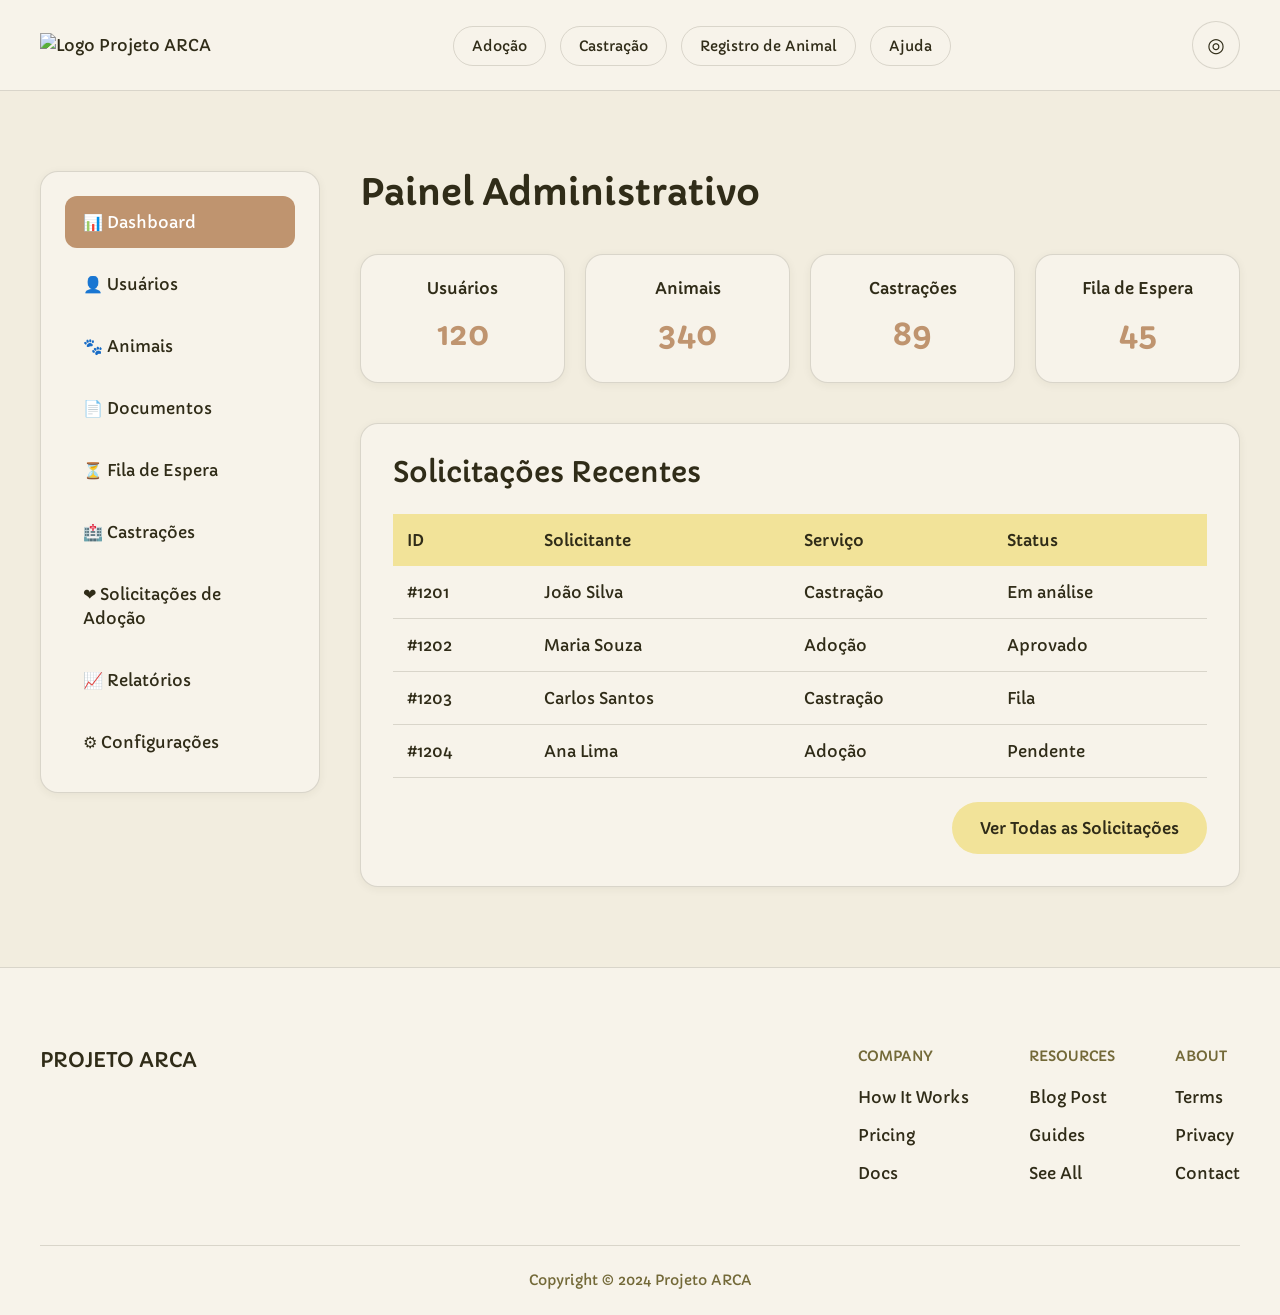
==== pages/admin.html @ 6fa77ce1 "feat: criação da página do Painel Administrativo" ====
<!DOCTYPE html>
<html lang="en">
<head>
    <meta charset="UTF-8">
    <meta name="viewport" content="width=device-width, initial-scale=1.0">
    <title>Document</title>

    <!-- GLOBAL -->
    <link rel="stylesheet" href="./../style/colors.css">
    <link rel="stylesheet" href="./../style/fonts.css">
    <link rel="stylesheet" href="./../style/global.css">

    <!-- PAGES -->
    <link rel="stylesheet" href="./../style/pages/admin.css">

    <!-- COMPONENTS -->
    <link rel="stylesheet" href="./../style/components/header.css">
    <link rel="stylesheet" href="./../style/components/footer.css">

</head>
<body>

    <!-- HEADER -->
    <header class="header">
        <div class="container">

            <div class="header-content">

                <a href="./../" class="header-logo">
                    <img src="https://picsum.photos/300/200" alt="Logo Projeto ARCA">
                </a>

                <nav class="header-nav">
                    <ul>
                        <li><a href="./pages/adoption.html">Adoção</a></li>
                        <li><a href="./pages/castration.html">Castração</a></li>
                        <li><a href="./pages/register.html">Registro de Animal</a></li>
                        <li><a href="#">Ajuda</a></li>
                    </ul>
                </nav>

                <a href="/">
                        <button class="header-profile">
                            <span>◎</span>
                        </button>
                    </a>

            </div>

        </div>
    </header>

    <!-- MAIN CONTENT -->
    <main class="admin-page">

        <div class="container">

            <div class="admin-layout">

                <!-- MENU LATERAL -->
                <aside class="admin-sidebar">

                    <nav class="admin-nav">

                        <ul>

                            <li>
                                <a href="#" class="active">
                                    📊 Dashboard
                                </a>
                            </li>

                            <li>
                                <a href="#">
                                    👤 Usuários
                                </a>
                            </li>

                            <li>
                                <a href="#">
                                    🐾 Animais
                                </a>
                            </li>

                            <li>
                                <a href="#">
                                    📄 Documentos
                                </a>
                            </li>

                            <li>
                                <a href="#">
                                    ⏳ Fila de Espera
                                </a>
                            </li>

                            <li>
                                <a href="#">
                                    🏥 Castrações
                                </a>
                            </li>

                            <li>
                                <a href="#">
                                    ❤️ Solicitações de Adoção
                                </a>
                            </li>

                            <li>
                                <a href="#">
                                    📈 Relatórios
                                </a>
                            </li>

                            <li>
                                <a href="#">
                                    ⚙️ Configurações
                                </a>
                            </li>

                        </ul>

                    </nav>

                </aside>

                <!-- CONTEÚDO -->
                <section class="admin-content">

                    <div class="admin-header">

                        <h1>Painel Administrativo</h1>

                    </div>

                    <!-- MÉTRICAS -->
                    <div class="dashboard-cards">

                        <div class="dashboard-card">
                            <h3>Usuários</h3>
                            <span>120</span>
                        </div>

                        <div class="dashboard-card">
                            <h3>Animais</h3>
                            <span>340</span>
                        </div>

                        <div class="dashboard-card">
                            <h3>Castrações</h3>
                            <span>89</span>
                        </div>

                        <div class="dashboard-card">
                            <h3>Fila de Espera</h3>
                            <span>45</span>
                        </div>

                    </div>

                    <!-- TABELA -->
                    <div class="admin-table-card">

                        <h2>Solicitações Recentes</h2>

                        <table class="admin-table">

                            <thead>

                                <tr>
                                    <th>ID</th>
                                    <th>Solicitante</th>
                                    <th>Serviço</th>
                                    <th>Status</th>
                                </tr>

                            </thead>

                            <tbody>

                                <tr>
                                    <td>#1201</td>
                                    <td>João Silva</td>
                                    <td>Castração</td>
                                    <td>Em análise</td>
                                </tr>

                                <tr>
                                    <td>#1202</td>
                                    <td>Maria Souza</td>
                                    <td>Adoção</td>
                                    <td>Aprovado</td>
                                </tr>

                                <tr>
                                    <td>#1203</td>
                                    <td>Carlos Santos</td>
                                    <td>Castração</td>
                                    <td>Fila</td>
                                </tr>

                                <tr>
                                    <td>#1204</td>
                                    <td>Ana Lima</td>
                                    <td>Adoção</td>
                                    <td>Pendente</td>
                                </tr>

                            </tbody>

                        </table>

                        <div class="table-footer">

                            <a href="#" class="btn btn-secondary">
                                Ver Todas as Solicitações
                            </a>

                        </div>

                    </div>

                </section>

            </div>

        </div>

    </main>

    <!-- FOOTER -->
    <footer class="footer">
        <div class="container">

            <div class="footer-content">

                <div class="footer-brand">
                    <h3>PROJETO ARCA</h3>
                </div>

                <div class="footer-links">

                    <div class="footer-column">
                        <h4>COMPANY</h4>

                        <ul>
                            <li><a href="#">How It Works</a></li>
                            <li><a href="#">Pricing</a></li>
                            <li><a href="#">Docs</a></li>
                        </ul>
                    </div>

                    <div class="footer-column">
                        <h4>RESOURCES</h4>

                        <ul>
                            <li><a href="#">Blog Post</a></li>
                            <li><a href="#">Guides</a></li>
                            <li><a href="#">See All</a></li>
                        </ul>
                    </div>

                    <div class="footer-column">
                        <h4>ABOUT</h4>

                        <ul>
                            <li><a href="#">Terms</a></li>
                            <li><a href="#">Privacy</a></li>
                            <li><a href="#">Contact</a></li>
                        </ul>
                    </div>

                </div>

            </div>

            <div class="footer-bottom">
                <p>Copyright © 2024 Projeto ARCA</p>
            </div>

        </div>
    </footer>
    
</body>
</html>
---- style/colors.css ----
:root {
    /* =========================
       PALETA PRINCIPAL
    ========================= */
    --color-bg: #F2EDDF;
    --color-surface: #F7F3EA;

    --color-text: #302C18;
    --color-text-muted: #736938;
    --color-text-subtle: #8E8452;

    --color-accent: #BF946F;
    --color-accent-light: #D9B392;
    --color-accent-dark: #9C7654;
    --color-accent-super-light: #f8f8f8;

    --color-stylization: #736938;
    --color-component: #F2E399;
    --color-confirm: #A69337;

    /* =========================
       BORDAS
    ========================= */
    --color-border: rgba(48, 44, 24, 0.15);
    --color-border-light: rgba(48, 44, 24, 0.08);

    /* =========================
       ESTADOS
    ========================= */
    --color-success: #81C784;
    --color-warning: #D6C46A;
    --color-error: #E57373;

    /* =========================
       OVERLAY
    ========================= */
    --color-overlay: rgba(0, 0, 0, 0.45);

    /* =========================
       SOMBRAS
    ========================= */
    --shadow-sm: 0 2px 10px rgba(48, 44, 24, 0.06);
    --shadow-md: 0 6px 20px rgba(48, 44, 24, 0.10);

    /* =========================
       RADIUS
    ========================= */
    --radius-sm: 8px;
    --radius-md: 12px;
    --radius-lg: 18px;
    --radius-full: 999px;
}
---- style/fonts.css ----
/* =========================
   IMPORTAÇÃO DE FONTES
========================= */
@import url('https://fonts.googleapis.com/css2?family=Capriola&display=swap');

/* =========================
   VARIÁVEIS DE FONTE
========================= */
:root {
    --font-primary: 'Capriola', system-ui, -apple-system, sans-serif;

    --font-size-xs: 12px;
    --font-size-sm: 14px;
    --font-size-md: 16px;
    --font-size-lg: 20px;
    --font-size-xl: 28px;
    --font-size-xxl: 36px;

    --font-weight-regular: 400;
    --font-weight-medium: 500;
    --font-weight-bold: 600;

    --line-height-base: 1.5;
    --line-height-tight: 1.2;
}

/* =========================
   BASE
========================= */
body {
    font-family: var(--font-primary);
    font-size: var(--font-size-md);
    line-height: var(--line-height-base);
    color: var(--color-text);
}

/* =========================
   HEADINGS
========================= */
h1,
h2,
h3,
h4,
h5,
h6 {
    line-height: var(--line-height-tight);
    color: var(--color-text);
}

h1 {
    font-size: var(--font-size-xxl);
    font-weight: var(--font-weight-bold);
}

h2 {
    font-size: var(--font-size-xl);
    font-weight: var(--font-weight-medium);
}

h3 {
    font-size: var(--font-size-lg);
    font-weight: var(--font-weight-medium);
}

h4,
h5,
h6 {
    font-size: var(--font-size-md);
    font-weight: var(--font-weight-medium);
}

/* =========================
   TEXTO
========================= */
p {
    font-size: var(--font-size-md);
    color: var(--color-text);
}

small {
    font-size: var(--font-size-xs);
    color: var(--color-text-muted);
}

/* =========================
   UTILITÁRIOS
========================= */
.text-xs {
    font-size: var(--font-size-xs);
}

.text-sm {
    font-size: var(--font-size-sm);
}

.text-md {
    font-size: var(--font-size-md);
}

.text-lg {
    font-size: var(--font-size-lg);
}

.text-xl {
    font-size: var(--font-size-xl);
}

.text-xxl {
    font-size: var(--font-size-xxl);
}

.text-regular {
    font-weight: var(--font-weight-regular);
}

.text-medium {
    font-weight: var(--font-weight-medium);
}

.text-bold {
    font-weight: var(--font-weight-bold);
}

.text-center {
    text-align: center;
}

.text-muted {
    color: var(--color-text-muted);
}

.text-accent {
    color: var(--color-accent);
}
---- style/global.css ----
/* =========================
   RESET BÁSICO
========================= */
*,
*::before,
*::after {
    box-sizing: border-box;
    margin: 0;
    padding: 0;
}

/* =========================
   HTML / BODY
========================= */
html,
body {
    height: 100%;
    scroll-behavior: smooth;
}

body {
    line-height: var(--line-height-base);
    font-family: var(--font-primary);
    font-size: var(--font-size-md);
    font-weight: var(--font-weight-regular);

    -webkit-font-smoothing: antialiased;
    text-rendering: optimizeLegibility;

    background-color: var(--color-bg);
    color: var(--color-text);
}

/* =========================
   CONTAINER
========================= */
.container {
    width: 100%;
    max-width: 1440px;
    margin: 0 auto;
    padding: 0 40px;
}

/* =========================
   MÍDIA
========================= */
img,
picture,
video,
canvas,
svg {
    display: block;
    max-width: 100%;
}

/* =========================
   FORMULÁRIOS
========================= */
input,
button,
textarea,
select {
    font: inherit;
}

input,
textarea,
select {
    width: 100%;
    padding: 14px 18px;

    border: 1px solid var(--color-border);
    border-radius: 12px;

    background-color: var(--color-surface);
    color: var(--color-text);

    transition:
        border-color .2s ease,
        box-shadow .2s ease,
        background-color .2s ease;
}

input::placeholder,
textarea::placeholder {
    color: var(--color-text-subtle);
}

input:focus,
textarea:focus,
select:focus {
    border-color: var(--color-accent);
    box-shadow: 0 0 0 4px rgba(191, 148, 111, 0.15);
}

button {
    cursor: pointer;
    border: none;

    transition:
        transform .2s ease,
        opacity .2s ease,
        background-color .2s ease;
}

button:hover {
    opacity: .92;
}

button:active {
    transform: scale(.98);
}

/* =========================
   LINKS
========================= */
a {
    text-decoration: none;
    color: inherit;
}

/* =========================
   LISTAS
========================= */
ul,
ol {
    list-style: none;
}

/* =========================
   TABELAS
========================= */
table {
    border-collapse: collapse;
    border-spacing: 0;
}

/* =========================
   ACESSIBILIDADE
========================= */
:focus {
    outline: none;
}

:focus-visible {
    outline: 2px solid var(--color-accent);
    outline-offset: 2px;
}

/* =========================
   BOTÕES GLOBAIS
========================= */
.btn {
    display: inline-flex;
    align-items: center;
    justify-content: center;

    padding: 14px 28px;

    border-radius: 999px;

    font-weight: var(--font-weight-medium);
    font-size: var(--font-size-md);

    background-color: var(--color-accent);
    color: #fff;
}

.btn-secondary {
    background-color: var(--color-component);
    color: var(--color-text);
}

/* =========================
   ALERTAS
========================= */
.alert {
    padding: 14px 18px;
    border-radius: 10px;

    font-size: var(--font-size-sm);
    border: 1px solid transparent;
}

.alert-success {
    background-color: rgba(129, 199, 132, 0.25);
    border-color: var(--color-success);
    color: var(--color-success);
}

.alert-warning {
    background-color: rgba(242, 227, 153, 0.3);
    border-color: var(--color-warning);
    color: #8f7a18;
}

.alert-error {
    background-color: rgba(229, 115, 115, 0.25);
    border-color: var(--color-error);
    color: var(--color-error);
}

/* =========================
   TABLET
========================= */
@media (max-width: 768px) {
    .container {
        padding: 0 20px;
    }

    body {
        font-size: var(--font-size-sm);
    }
}
---- style/pages/admin.css ----
.admin-page {
    padding: 80px 0;
    min-height: 70vh;
}

.admin-layout {
    display: grid;
    grid-template-columns: 280px 1fr;
    gap: 40px;
}

/* =========================
   SIDEBAR
========================= */

.admin-sidebar {
    background: var(--color-surface);

    border: 1px solid var(--color-border);
    border-radius: var(--radius-lg);

    padding: 24px;

    box-shadow: var(--shadow-sm);

    height: fit-content;
}

.admin-nav ul {
    display: flex;
    flex-direction: column;
    gap: 10px;
}

.admin-nav a {
    display: flex;
    align-items: center;

    padding: 14px 18px;

    border-radius: var(--radius-md);

    transition: .2s ease;
}

.admin-nav a:hover {
    background: var(--color-component);
}

.admin-nav a.active {
    background: var(--color-accent);
    color: white;
}

/* =========================
   HEADER
========================= */

.admin-header {
    display: flex;
    justify-content: space-between;
    align-items: center;

    margin-bottom: 40px;
}
/* =========================
   CARDS
========================= */

.dashboard-cards {
    display: grid;
    grid-template-columns: repeat(4, 1fr);
    gap: 20px;

    margin-bottom: 40px;
}

.dashboard-card {
    background: var(--color-surface);

    border: 1px solid var(--color-border);
    border-radius: var(--radius-lg);

    box-shadow: var(--shadow-sm);

    padding: 24px;

    text-align: center;
}

.dashboard-card h3 {
    font-size: var(--font-size-md);
    margin-bottom: 12px;
}

.dashboard-card span {
    font-size: 32px;
    font-weight: var(--font-weight-bold);
    color: var(--color-accent);
}

/* =========================
   TABELA
========================= */

.admin-table-card {
    background: var(--color-surface);

    border: 1px solid var(--color-border);
    border-radius: var(--radius-lg);

    box-shadow: var(--shadow-sm);

    padding: 32px;
}

.admin-table-card h2 {
    margin-bottom: 24px;
}

.admin-table {
    width: 100%;
}

.admin-table th {
    background: var(--color-component);

    padding: 14px;

    text-align: left;

    font-weight: var(--font-weight-medium);
}

.admin-table td {
    padding: 14px;

    border-bottom: 1px solid var(--color-border);
}

.admin-table tr:hover {
    background: rgba(191, 148, 111, 0.08);
}

.table-footer {
    margin-top: 24px;

    display: flex;
    justify-content: flex-end;
}

/* =========================
   STATUS
========================= */

.status-pending {
    color: var(--color-warning);
    font-weight: var(--font-weight-medium);
}

.status-approved {
    color: var(--color-success);
    font-weight: var(--font-weight-medium);
}

.status-analysis {
    color: var(--color-accent-dark);
    font-weight: var(--font-weight-medium);
}

.status-queue {
    color: var(--color-text-muted);
    font-weight: var(--font-weight-medium);
}

/* =========================
   RESPONSIVO
========================= */

@media (max-width: 1200px) {

    .dashboard-cards {
        grid-template-columns: repeat(2, 1fr);
    }
}

@media (max-width: 992px) {

    .admin-layout {
        grid-template-columns: 1fr;
    }

    .admin-sidebar {
        width: 100%;
    }

    .admin-header {
        flex-direction: column;
        gap: 20px;
        text-align: center;
    }
}

@media (max-width: 768px) {

    .dashboard-cards {
        grid-template-columns: 1fr;
    }

    .admin-table-card {
        overflow-x: auto;
    }

    .admin-table {
        min-width: 700px;
    }
}
---- style/components/header.css ----
/* =========================
   HEADER
========================= */
.header {
    width: 100%;

    position: sticky;
    top: 0;
    z-index: 1000;

    background-color: var(--color-surface);

    backdrop-filter: blur(12px);

    border-bottom: 1px solid var(--color-border);
}

.header-content {
    height: 90px;

    display: flex;
    align-items: center;
    justify-content: space-between;

    gap: 20px;
}

/* LOGO */
.header-logo {
    display: flex;
    align-items: center;

    flex-shrink: 0;
}

.header-logo img {
    max-height: 60px;
    width: auto;

    display: block;

    object-fit: contain;
}

/* NAV */
.header-nav ul {
    display: flex;
    align-items: center;
    gap: 14px;

    list-style: none;
}

.header-nav a {
    padding: 10px 18px;

    border-radius: var(--radius-full);

    background-color: var(--color-surface);

    border: 1px solid var(--color-border);

    font-size: var(--font-size-sm);

    text-decoration: none;

    color: var(--color-text);

    transition:
        background-color .2s ease,
        border-color .2s ease,
        transform .2s ease;
}

.header-nav a:hover {
    background-color: var(--color-component);

    border-color: transparent;

    transform: translateY(-1px);
}

/* PROFILE */
.header-profile {
    width: 48px;
    height: 48px;

    display: flex;
    align-items: center;
    justify-content: center;

    border-radius: 50%;

    background-color: var(--color-surface);

    border: 1px solid var(--color-border);

    color: var(--color-text);

    font-size: 20px;

    cursor: pointer;

    transition:
        background-color .2s ease,
        border-color .2s ease,
        transform .2s ease;
}

.header-profile:hover {
    background-color: var(--color-component);

    border-color: transparent;

    transform: translateY(-1px);
}

/* MOBILE */
@media (max-width: 768px) {

    .header-content {
        height: auto;

        padding: 20px 0;

        flex-direction: column;
    }

    .header-logo img {
        max-height: 50px;
    }

    .header-nav ul {
        flex-wrap: wrap;

        justify-content: center;
    }
}
---- style/components/footer.css ----
/* =========================
   FOOTER
========================= */
.footer {
    padding-top: 80px;

    background-color: var(--color-surface);

    border-top: 1px solid var(--color-border);
}

.footer-content {
    display: flex;
    justify-content: space-between;
    gap: 60px;

    padding-bottom: 60px;
}

/* BRAND */
.footer-brand h3 {
    font-size: var(--font-size-lg);
}

/* LINKS */
.footer-links {
    display: flex;
    gap: 60px;
}

.footer-column h4 {
    margin-bottom: 20px;

    font-size: var(--font-size-sm);

    color: var(--color-text-muted);
}

.footer-column ul {
    display: flex;
    flex-direction: column;
    gap: 14px;
}

.footer-column a {
    transition: color .2s ease;
}

.footer-column a:hover {
    color: var(--color-accent);
}

/* BOTTOM */
.footer-bottom {
    padding: 24px 0;

    border-top: 1px solid var(--color-border);

    text-align: center;
}

.footer-bottom p {
    font-size: var(--font-size-sm);
    color: var(--color-text-muted);
}

/* MOBILE */
@media (max-width: 768px) {

    .footer-content {
        flex-direction: column;
    }

    .footer-links {
        flex-direction: column;
        gap: 40px;
    }

}
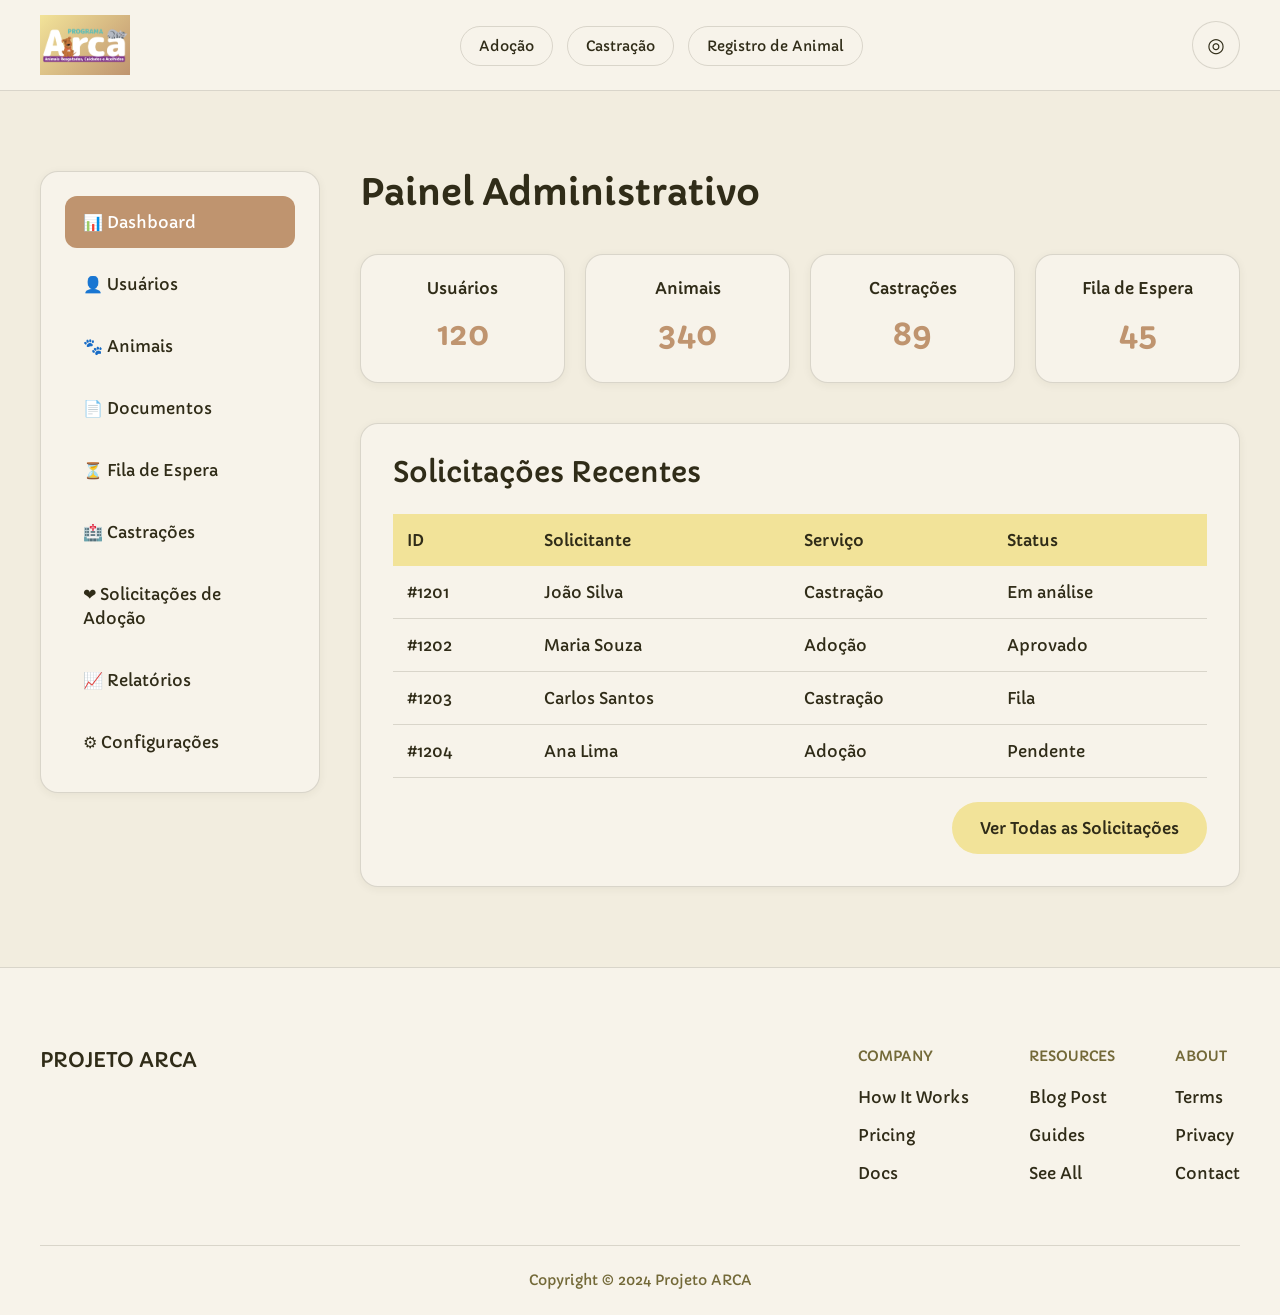
==== commit 75d0ed09: "fix: ajustes nos links e imagem do header" ====
--- a/pages/admin.html
+++ b/pages/admin.html
@@ -27,23 +27,22 @@
             <div class="header-content">
 
                 <a href="./../" class="header-logo">
-                    <img src="https://picsum.photos/300/200" alt="Logo Projeto ARCA">
+                    <img src="./../assets/img/arca-01.png" alt="Logo Projeto ARCA">
                 </a>
 
                 <nav class="header-nav">
                     <ul>
-                        <li><a href="./pages/adoption.html">Adoção</a></li>
-                        <li><a href="./pages/castration.html">Castração</a></li>
-                        <li><a href="./pages/register.html">Registro de Animal</a></li>
-                        <li><a href="#">Ajuda</a></li>
+                        <li><a href="./adoption.html">Adoção</a></li>
+                        <li><a href="./castration.html">Castração</a></li>
+                        <li><a href="./register.html">Registro de Animal</a></li>
                     </ul>
                 </nav>
 
                 <a href="/">
-                        <button class="header-profile">
-                            <span>◎</span>
-                        </button>
-                    </a>
+                    <button class="header-profile">
+                        <span>◎</span>
+                    </button>
+                </a>
 
             </div>
 
--- a/style/components/header.css
+++ b/style/components/header.css
@@ -40,6 +40,13 @@
     display: block;
 
     object-fit: contain;
+
+    background:
+        linear-gradient(
+            135deg,
+            var(--color-component),
+            var(--color-accent)
+        );
 }
 
 /* NAV */
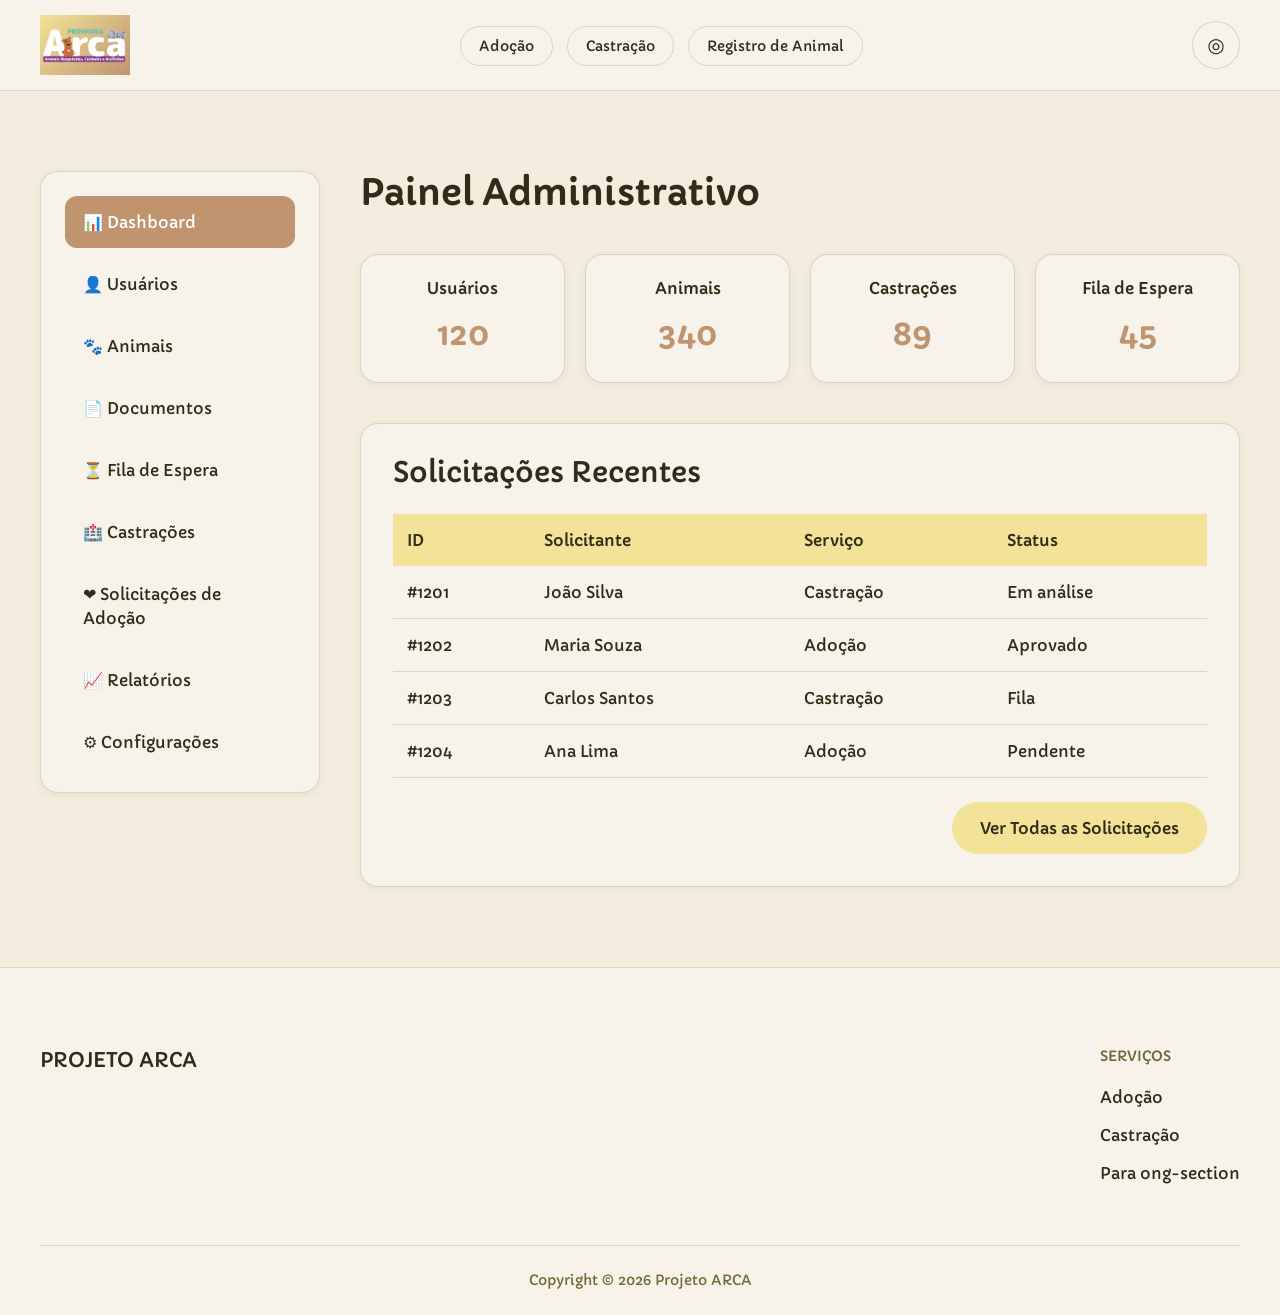
==== commit c59ee7d1: "fix: ajustes no Footer" ====
--- a/pages/admin.html
+++ b/pages/admin.html
@@ -240,41 +240,21 @@
                 <div class="footer-links">
 
                     <div class="footer-column">
-                        <h4>COMPANY</h4>
+                        <h4>SERVIÇOS</h4>
 
                         <ul>
-                            <li><a href="#">How It Works</a></li>
-                            <li><a href="#">Pricing</a></li>
-                            <li><a href="#">Docs</a></li>
+                            <li><a href="./adoption.html">Adoção</a></li>
+                            <li><a href="./castration.html">Castração</a></li>
+                            <li><a href="./ngo.html">Para ong-section</a></li>
                         </ul>
                     </div>
 
-                    <div class="footer-column">
-                        <h4>RESOURCES</h4>
-
-                        <ul>
-                            <li><a href="#">Blog Post</a></li>
-                            <li><a href="#">Guides</a></li>
-                            <li><a href="#">See All</a></li>
-                        </ul>
-                    </div>
-
-                    <div class="footer-column">
-                        <h4>ABOUT</h4>
-
-                        <ul>
-                            <li><a href="#">Terms</a></li>
-                            <li><a href="#">Privacy</a></li>
-                            <li><a href="#">Contact</a></li>
-                        </ul>
-                    </div>
-
                 </div>
 
             </div>
 
             <div class="footer-bottom">
-                <p>Copyright © 2024 Projeto ARCA</p>
+                <p>Copyright © 2026 Projeto ARCA</p>
             </div>
 
         </div>
